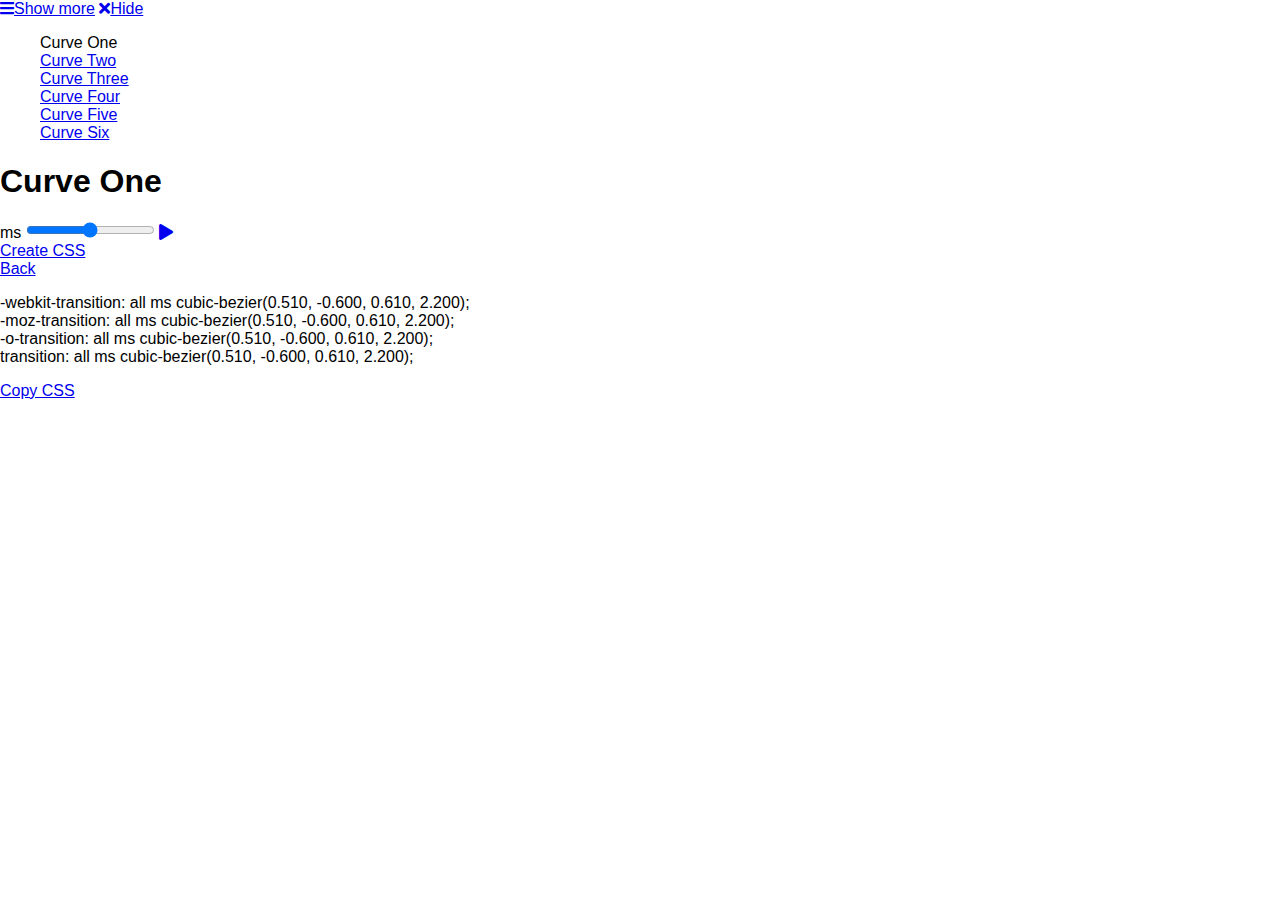
==== index.html @ 9115c375 "Initial commit" ====
<!DOCTYPE html>
<html lang="en">
	
	<head>

		<meta charset="UTF-8">
		<title>Curve One</title>
		
		<link rel="stylesheet" href="./css/normalize.css">
		<!-- ^^^ using 'normalize' as a visul aid to help structure html, will revert to 'reset' when i move on to css + js -->
		<link rel="stylesheet" href="./css/style.css">
		<link href="https://use.fontawesome.com/releases/v5.0.6/css/all.css" rel="stylesheet">

	</head>

	<body>

		<nav>

			<a class="menu" href="#"><i class="fas fa-bars"></i>Show more</a>
			<a class="menu hide" href="#"><i class="fas fa-times"></i></i>Hide</a>
			<!-- <a class="menu" href="#"><i class="fas fa-chevron-down"></i></i>Show more</a>	 -->
			<!-- ^^^ Undecided on how to implement menu yet... -->
			
			<ul>
				<li><a class="selected">Curve One</a></li>
				<li><a href="./curve-two.html">Curve Two</a></li>
				<li><a href="./curve-three.html">Curve Three</a></li>
				<li><a href="./curve-four.html">Curve Four</a></li>
				<li><a href="./curve-five.html">Curve Five</a></li>
				<li><a href="./curve-six.html">Curve Six</a></li>
			</ul>

		</nav>

		<section class="curve-editor">

			<h1>Curve One</h1>

			<div>
		
				<span class="preview-ball" alt="Animation preview ball"></span>
		
				<div>
					<span class="speed" id="valueOutput">ms</span>
    				<input type="range" min="0" max="2000" value="1000" class="slider" id="valueRange">
    				<a class="play" href="#"><i class="fas fa-play"></i></a>
    			</div>

    		</div>

    		<a class="create" href="#">Create CSS</a>

    	</section>

    	<section class="curve-css">

    		<a class="back" href="#">Back</a>

    		<div>
    			
    			<p>
  					-webkit-transition: all <span class="speed-paragraph" id="#valueParagraphOne"></span>ms cubic-bezier(0.510, -0.600, 0.610, 2.200);<br/>
   					-moz-transition: all <span class="speed-paragraph" id="#valueParagraphTwo"></span>ms cubic-bezier(0.510, -0.600, 0.610, 2.200);<br/>
   					-o-transition: all <span class="speed-paragraph" id="#valueParagraphThree"></span>ms cubic-bezier(0.510, -0.600, 0.610, 2.200);<br/>
       				transition: all <span class="speed-paragraph" id="#valueParagraphFour"></span>ms cubic-bezier(0.510, -0.600, 0.610, 2.200);<br/>
       			</p>

       			<a class="copy" href="#">Copy CSS</a>

    		</div>

    	</section>
	
	<script src="./js/jquery.js"></script>
  	<script src="./js/index.js"></script>

	</body>
	
</html>
---- css/style.css ----
/*
Project Name: Blank Template
Client: Your Client
Author: Your Name
Developer @GA in NYC
*/


/******************************************
/* SETUP
/*******************************************/

/* Box Model Hack */
* {
     -moz-box-sizing: border-box; /* Firexfox */
     -webkit-box-sizing: border-box; /* Safari/Chrome/iOS/Android */
     box-sizing: border-box; /* IE */
}

/* Clear fix hack */
.clearfix:after {
     content: ".";
     display: block;
     clear: both;
     visibility: hidden;
     line-height: 0;
     height: 0;
}

/******************************************
/* BASE STYLES
/*******************************************/


/******************************************
/* LAYOUT
/*******************************************/


/******************************************
/* ADDITIONAL STYLES
/*******************************************/
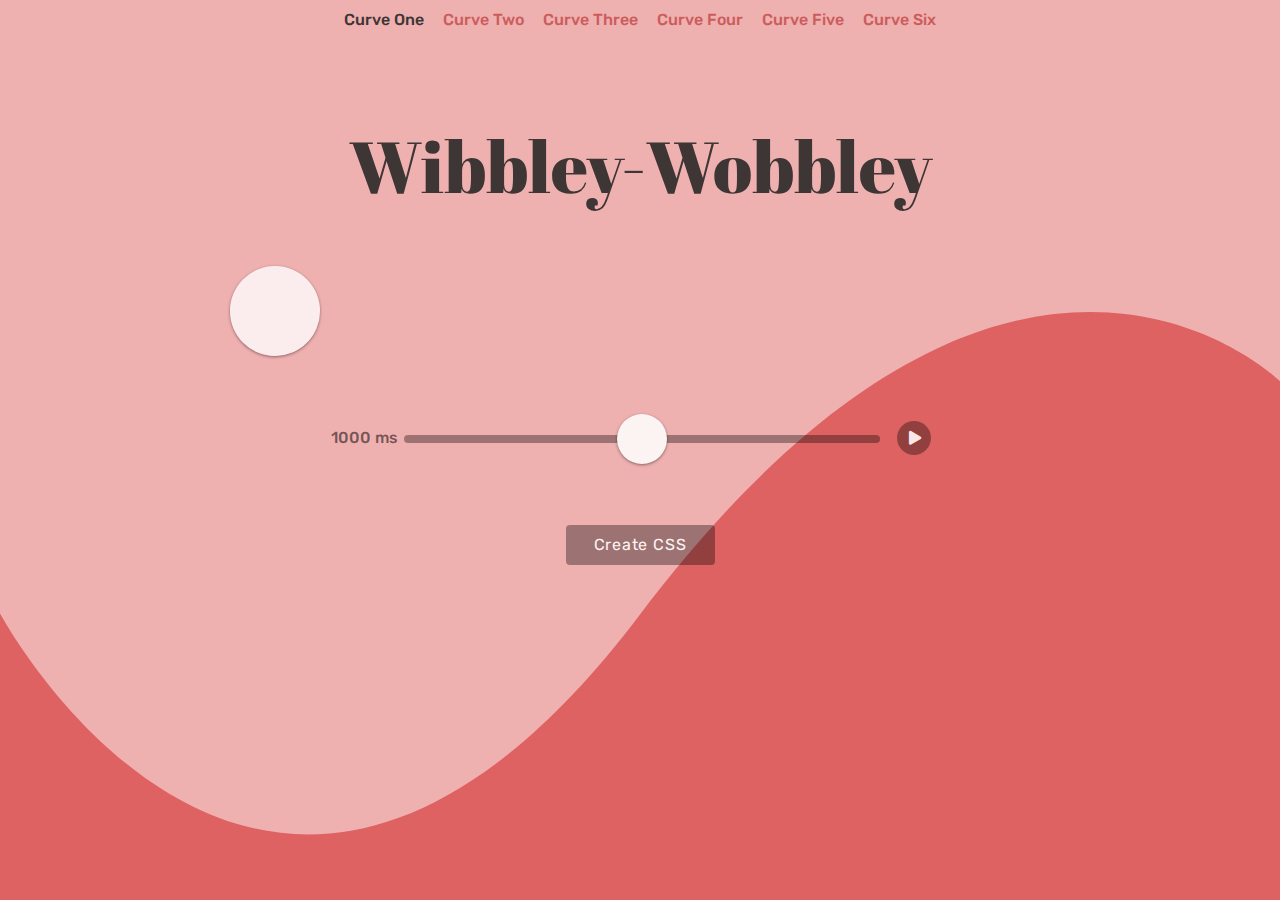
==== commit f2fc8563: "CSS & JS" ====
--- a/index.html
+++ b/index.html
@@ -4,23 +4,22 @@
 	<head>
 
 		<meta charset="UTF-8">
-		<title>Curve One</title>
+		<title>Motion Library | Wibbley-Wobbley</title>
 		
-		<link rel="stylesheet" href="./css/normalize.css">
-		<!-- ^^^ using 'normalize' as a visul aid to help structure html, will revert to 'reset' when i move on to css + js -->
+		<link rel="stylesheet" href="./css/reset.css">
 		<link rel="stylesheet" href="./css/style.css">
+		<link href="https://fonts.googleapis.com/css?family=Abril+Fatface|Rubik:300,400,500,700" rel="stylesheet">
 		<link href="https://use.fontawesome.com/releases/v5.0.6/css/all.css" rel="stylesheet">
 
 	</head>
 
-	<body>
+	<body class="curve-one">
 
 		<nav>
 
-			<a class="menu" href="#"><i class="fas fa-bars"></i>Show more</a>
+			<!-- <a class="menu" href="#"><i class="fas fa-bars"></i>Show more</a>
 			<a class="menu hide" href="#"><i class="fas fa-times"></i></i>Hide</a>
-			<!-- <a class="menu" href="#"><i class="fas fa-chevron-down"></i></i>Show more</a>	 -->
-			<!-- ^^^ Undecided on how to implement menu yet... -->
+			<a class="menu" href="#"><i class="fas fa-chevron-down"></i></i>Show more</a> -->
 			
 			<ul>
 				<li><a class="selected">Curve One</a></li>
@@ -34,39 +33,49 @@
 		</nav>
 
 		<section class="curve-editor">
+			
+			<h1>Wibbley-Wobbley</h1>
 
-			<h1>Curve One</h1>
+			<div class="container">
+				<div id="previewBall" class="preview-ball preview-one preview-speed" alt="Animation preview ball"></div>
 
-			<div>
-		
-				<span class="preview-ball" alt="Animation preview ball"></span>
-		
-				<div>
-					<span class="speed" id="valueOutput">ms</span>
-    				<input type="range" min="0" max="2000" value="1000" class="slider" id="valueRange">
-    				<a class="play" href="#"><i class="fas fa-play"></i></a>
+				<div class="controls">
+
+					<div class="speed-sect">
+						<span id="speed" class="speed"></span><span class="speed"> ms</span>
+					</div> 	
+    				
+    				<div class="slider-sect">
+    					<input type="range" min="0" max="2000" value="1000" class="slider" id="range">
+    				</div>
+					
+					<div class="play-sect">
+						<a id="play-btn" class="play" href="Preview motion curve"><i class="fas fa-play"></i></a>
+					</div>
+    			
     			</div>
-
     		</div>
 
-    		<a class="create" href="#">Create CSS</a>
+    		<a id="create" class="create" href="#">Create CSS</a>
 
     	</section>
 
-    	<section class="curve-css">
+    	<section class="curve-css hide">
 
-    		<a class="back" href="#">Back</a>
+    		<!-- <a class="back" href="#">Back</a> -->
 
-    		<div>
+    		<div class="container">
     			
+    			<a id="close"><i id="cross" class="fas fa-times"></i></a>
     			<p>
-  					-webkit-transition: all <span class="speed-paragraph" id="#valueParagraphOne"></span>ms cubic-bezier(0.510, -0.600, 0.610, 2.200);<br/>
-   					-moz-transition: all <span class="speed-paragraph" id="#valueParagraphTwo"></span>ms cubic-bezier(0.510, -0.600, 0.610, 2.200);<br/>
-   					-o-transition: all <span class="speed-paragraph" id="#valueParagraphThree"></span>ms cubic-bezier(0.510, -0.600, 0.610, 2.200);<br/>
-       				transition: all <span class="speed-paragraph" id="#valueParagraphFour"></span>ms cubic-bezier(0.510, -0.600, 0.610, 2.200);<br/>
+  					-webkit-transition: all <span id="valueParagraph"></span>ms cubic-bezier(0.425, 0, 0.465, 1);  /* older webkit */<br/>
+  					-webkit-transition: all <span id="valueParagraphOne"></span>ms cubic-bezier(0.510, -0.600, 0.610, 2.200);<br/>
+   					-moz-transition: all <span id="valueParagraphTwo"></span></span>ms cubic-bezier(0.510, -0.600, 0.610, 2.200);<br/>
+   					-o-transition: all <span id="valueParagraphThree"></span>ms cubic-bezier(0.510, -0.600, 0.610, 2.200);<br/>
+       				transition: all <span id="valueParagraphFour"></span>ms cubic-bezier(0.510, -0.600, 0.610, 2.200);<br/>
        			</p>
 
-       			<a class="copy" href="#">Copy CSS</a>
+       			<!-- <a class="copy" href="#">Copy CSS</a> -->
 
     		</div>
 
--- a/css/style.css
+++ b/css/style.css
@@ -1,46 +1,371 @@
 /*
-Project Name: Blank Template
-Client: Your Client
-Author: Your Name
-Developer @GA in NYC
+Project Name: Final Project, Animation Library 
+Client: GA FEWD
+Author: George Voke
+Developer @GA in LDN
 */
 
 
 /******************************************
 /* SETUP
 /*******************************************/
+
 
 /* Box Model Hack */
 * {
-     -moz-box-sizing: border-box; /* Firexfox */
-     -webkit-box-sizing: border-box; /* Safari/Chrome/iOS/Android */
-     box-sizing: border-box; /* IE */
+    -moz-box-sizing: border-box; /* Firexfox */
+    -webkit-box-sizing: border-box; /* Safari/Chrome/iOS/Android */
+    box-sizing: border-box; /* IE */
 }
 
 /* Clear fix hack */
+.clearfix:before,
 .clearfix:after {
-     content: ".";
-     display: block;
-     clear: both;
-     visibility: hidden;
-     line-height: 0;
-     height: 0;
-}
+    content: " ";
+    display: table;
+}
+
+.clearfix:after {
+    clear: both;
+}
+
 
 /******************************************
 /* BASE STYLES
 /*******************************************/
 
 
+html {
+	font-size: 16px;
+  	font-weight: 400;
+  	transition: all 300ms;
+}
+
+a {
+	text-decoration: none;
+	color: #FFF;
+}
+
+
+/******************************************
+/* FONT SETUP
+/*******************************************/
+
+
+body {
+	font-family: 'Rubik', sans-serif;
+	color: #FFF;
+}
+
+h1 {
+	font-family: 'Abril Fatface', cursive;
+	font-size: 72px;
+	color: #222;
+	margin-top: 8%;
+  	margin-bottom: 5%;
+}
+
+p {
+	line-height: 1.5;
+}
+
+
 /******************************************
 /* LAYOUT
 /*******************************************/
 
 
+nav {
+	text-align: center;
+}
+
+nav li {
+	display: inline-block;
+	margin-right: 15px;
+	margin-top: 12px;
+}
+
+nav li:last-child {
+	margin-right: 0px;
+}
+
+nav a {
+	font-weight: 500;
+	color: #c64f4f;
+}
+
+nav a:hover {
+	transition: all 300ms;
+	color: #892e2e;
+	/*color: rgba(0,0,0,0.6);*/
+}
+
+.hide {
+	display: none;
+}
+
+.selected {
+	color: #222;
+}
+
+.selected:hover {
+	color: #222;
+	cursor: default;
+}
+
+.curve-one {
+	background: url(../assets/curve-one.svg);
+	background-repeat: no-repeat;
+	background-attachment: fixed;
+	background-position: bottom;
+    background-size: 100.2%;
+    background-color: #EFB0B0;
+}
+
+.curve-two {
+	background: url(../assets/curve-two.svg);
+	background-repeat: no-repeat;
+	background-attachment: fixed;
+	background-position: bottom;
+    background-size: 100.2%;
+    background-color: #EFB0B0;
+}
+
+.curve-three {
+	background: url(../assets/curve-three.svg);
+	background-repeat: no-repeat;
+	background-attachment: fixed;
+	background-position: bottom;
+    background-size: 100.2%;
+    background-color: #EFB0B0;
+}
+
+.curve-four {
+	background: url(../assets/curve-four.svg);
+	background-repeat: no-repeat;
+	background-attachment: fixed;
+	background-position: bottom;
+    background-size: 100.2%;
+    background-color: #EFB0B0;
+}
+
+.curve-five {
+	background: url(../assets/curve-five.svg);
+	background-repeat: no-repeat;
+	background-attachment: fixed;
+	background-position: bottom;
+    background-size: 100.2%;
+    background-color: #EFB0B0;
+}
+
+.curve-six {
+	background: url(../assets/curve-six.svg);
+	background-repeat: no-repeat;
+	background-attachment: fixed;
+	background-position: bottom;
+    background-size: 100.2%;
+    background-color: #EFB0B0;
+}
+
+.container {
+	width: 700px;
+	/*width: 50%;*/
+	/*max-width: 900px;*/
+	margin: 0 auto;
+}
+
+/*.curve-editor .container {
+	margin-top: 8%;
+}*/
+
+.curve-editor {
+	text-align: center;
+}
+
+.controls {
+	margin-top: 65px;
+}
+
+.speed-sect {
+	display: inline-block;
+	text-align: right;
+	width: 15%;
+	/*background-color: red;*/
+}
+
+.slider-sect {
+	display: inline-block;
+	width: 68%;
+	/*background-color: red;*/
+}
+
+.play-sect {
+	display: inline-block;
+	width: 15%;
+	/*background-color: red;*/
+}
+
+/******************************************
+/* SLIDER
+/*******************************************/
+
+
+.slider:hover {
+	/*opacity: 1;*/
+	background: rgba(0, 0, 0, 0.5);
+}
+
+.slider {
+	-webkit-appearance: none;
+	appearance: none;
+	width: 100%;
+	height: 8px;
+	background: rgba(0, 0, 0, 0.4);
+	border-radius: 4px;
+	outline: none;
+	opacity: 1.0;
+	-webkit-transition: 0.2s;
+	transition: 0.2s;
+}
+
+.slider::-webkit-slider-thumb {
+	-webkit-appearance: none;
+	appearance: none;
+	width: 50px;
+	height: 50px;
+	border-radius: 25px;
+	background: #ffffff;
+	cursor: col-resize;
+	-webkit-box-shadow: 0px 1px 3px 0px rgba(0,0,0,0.5);
+	-moz-box-shadow: 0px 1px 3px 0px rgba(0,0,0,0.5);
+	box-shadow: 0px 1px 3px 0px rgba(0,0,0,0.5);
+}
+
+.speed {
+	font-weight: 500;
+	display: inline;
+	color: rgba(0,0,0,0.6);
+	line-height: 20px;
+	text-align: right;
+	border-radius: 5px;
+}
+
+.play i {
+	text-align: left;
+	font-size: 14px;
+	margin-right: 40%;
+	padding: 10px 9.5px 10px 12.5px;
+	border-radius: 50%;
+	background-color: rgba(0,0,0,0.4);
+}
+
+.play i:hover {
+	background-color: rgba(0,0,0,0.65);
+	transition: all 300ms;
+
+	/*-webkit-transition: all 100ms cubic-bezier(0.250, 0.100, 0.250, 1.000); 
+  	-moz-transition: all 100ms cubic-bezier(0.250, 0.100, 0.250, 1.000); 
+  	-o-transition: all 100ms cubic-bezier(0.250, 0.100, 0.250, 1.000); 
+  	transition: all 100ms cubic-bezier(0.250, 0.100, 0.250, 1.000);*/
+}
+
+.play i:active, .create:active {
+	color: rgba(255,255,255,0.4);
+	transition: all 300ms;
+}
+
+.create {
+	display: inline-block;
+	letter-spacing: 0.8px;
+	margin-top: 70px;
+	padding: 12px 28px 12px 28px;
+	border-radius: 4px;
+	background-color: rgba(0,0,0,0.4);
+}
+
+.create:hover {
+	background-color: rgba(0,0,0,0.6);
+	transition: all 300ms;
+}
+
 /******************************************
 /* ADDITIONAL STYLES
 /*******************************************/
 
 
-
-
+.preview-ball {
+	width: 90px;
+	height: 90px;
+	border-radius: 50%;
+	margin-left: -60px;
+	background-color: rgba(255,255,255,0.9);
+	-webkit-box-shadow: 0px 1px 3px 0px rgba(0,0,0,0.5);
+    -moz-box-shadow: 0px 1px 3px 0px rgba(0,0,0,0.5);
+    box-shadow: 0px 1px 3px 0px rgba(0,0,0,0.5);
+}
+
+.preview-one {
+	-webkit-transition: all 1000ms cubic-bezier(0.425, 0, 0.465, 1); /* older webkit */
+	-webkit-transition: all 1000ms cubic-bezier(0.510, -0.600, 0.610, 2.200); 
+  	-moz-transition: all 1000ms cubic-bezier(0.510, -0.600, 0.610, 2.200); 
+  	-o-transition: all 1000ms cubic-bezier(0.510, -0.600, 0.610, 2.200); 
+  	transition: all 1000ms cubic-bezier(0.510, -0.600, 0.610, 2.200);
+}
+
+.preview-two {
+	-webkit-transition: all 1400ms cubic-bezier(0.000, 0.990, 1.000, 0.000); 
+  	-moz-transition: all 1400ms cubic-bezier(0.000, 0.990, 1.000, 0.000); 
+  	-o-transition: all 1400ms cubic-bezier(0.000, 0.990, 1.000, 0.000); 
+  	transition: all 1400ms cubic-bezier(0.000, 0.990, 1.000, 0.000);
+}
+
+.preview-three {
+	-webkit-transition: all 800ms cubic-bezier(0.000, 0.390, 0.645, 1.000); 
+  	-moz-transition: all 800ms cubic-bezier(0.000, 0.390, 0.645, 1.000); 
+  	-o-transition: all 800ms cubic-bezier(0.000, 0.390, 0.645, 1.000); 
+  	transition: all 800ms cubic-bezier(0.000, 0.390, 0.645, 1.000);
+}
+
+.preview-four {
+	-webkit-transition: all 800ms cubic-bezier(0.910, 0.000, 1.000, 0.490); 
+  	-moz-transition: all 800ms cubic-bezier(0.910, 0.000, 1.000, 0.490); 
+  	-o-transition: all 800ms cubic-bezier(0.910, 0.000, 1.000, 0.490); 
+  	transition: all 800ms cubic-bezier(0.910, 0.000, 1.000, 0.490);
+}
+
+.preview-five {
+	-webkit-transition: all 600ms cubic-bezier(0.135, 1, 0.930, 1); /* older webkit */
+	-webkit-transition: all 600ms cubic-bezier(0.135, 1.650, 0.930, 1.400); 
+  	-moz-transition: all 600ms cubic-bezier(0.135, 1.650, 0.930, 1.400); 
+  	-o-transition: all 600ms cubic-bezier(0.135, 1.650, 0.930, 1.400); 
+  	transition: all 600ms cubic-bezier(0.135, 1.650, 0.930, 1.400);
+}
+
+.preview-six {
+	-webkit-transition: all 1200ms cubic-bezier(0.460, 0, 1.000, 0.075); /* older webkit */
+	-webkit-transition: all 1200ms cubic-bezier(0.460, -0.590, 1.000, 0.075); 
+  	-moz-transition: all 1200ms cubic-bezier(0.460, -0.590, 1.000, 0.075); 
+  	-o-transition: all 1200ms cubic-bezier(0.460, -0.590, 1.000, 0.075); 
+  	transition: all 1200ms cubic-bezier(0.460, -0.590, 1.000, 0.075);
+}
+
+.preview-speed {
+}
+
+.move-horizontal {
+	margin-left: 100%;
+}
+
+.curve-css .container {
+	position: relative;
+	margin-top: 12%;
+	border-radius: 6px;
+	padding: 40px 20px 40px 40px;
+	background-color: rgba(0,0,0,0.4);
+	/*background-color: #c64f4f;*/
+	/*-webkit-box-shadow: 0px 1px 3px 0px rgba(0,0,0,0.5);
+    -moz-box-shadow: 0px 1px 3px 0px rgba(0,0,0,0.5);
+    box-shadow: 0px 1px 3px 0px rgba(0,0,0,0.5);*/
+}
+
+
